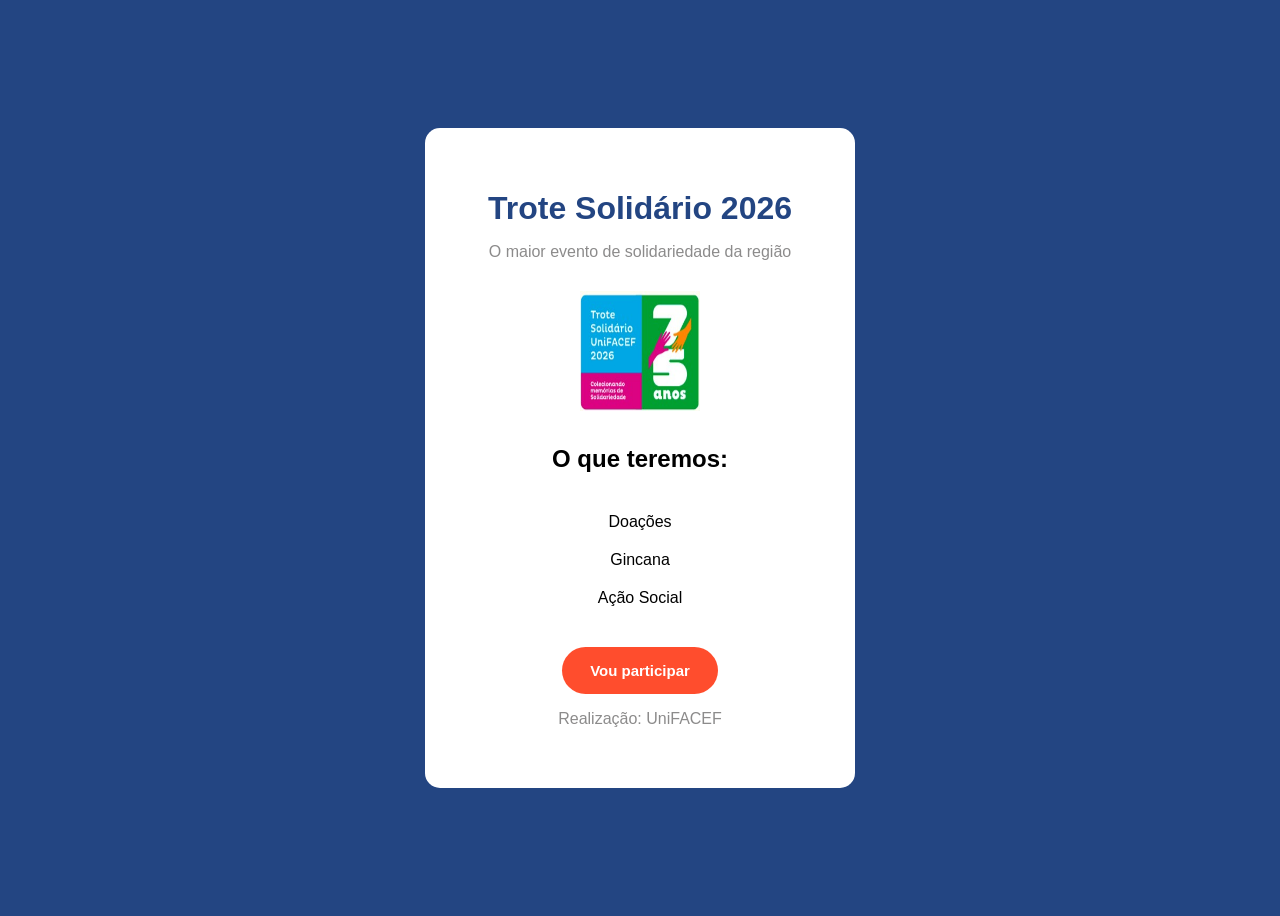
==== index.html @ 32cec0c5 "Trote Solidário" ====
<!DOCTYPE html>
<html lang="pt-br">

<head>
    <link rel="stylesheet" href="styles.css">
    <meta charset="UTF-8">
    <title>Trote Solidário 2026</title>
</head>

<body>
    <div class="card">
        <h1>Trote Solidário 2026</h1>
        <p class="texto"> O maior evento de solidariedade da região </p>
        <img src="imagem.jpeg" alt="Logo Trote Solidário" class="imagem">
        <h2> O que teremos: </h2>

        <ul class="lista">
            <li>Doações</li>
            <li>Gincana</li>
            <li>Ação Social</li>
        </ul>

        <button>
            Vou participar
        </button>

        <p class="texto"> Realização: UniFACEF</p>

    </div>

</body>

</html>
---- styles.css ----
body {
    background-color: #234582;
    display: flex;
    justify-content: center;
    align-items: center;
    height: 100vh;
    font-family: Arial, Helvetica, sans-serif;
    flex-direction: column;
}

.card {
    background-color: #fff;
    border-radius: 15px;
    padding: 40px;
    text-align: center;
    width: 350px;
}

h1 {
    color: #234582;
    margin-bottom: 10px;
}

.texto {
    color: #8c8b8b;
    margin-bottom: 20px;
}

.imagem {
    width: 120px;
    height: 120px;
    margin: 10px;
}

h2{
    margin-bottom: 40px;
}

.lista {
    list-style: none;
    padding: 0;
    margin: 20px 0;
}

.lista li {
    margin: 20px 0;
}

button{
    background-color: #ff4d2d;
    color: #fff;
    border: none;
    border-radius: 25px;
    padding: 15px 28px;
    cursor: pointer;
    font-weight: bold;
    font-size: 15px;
    margin-top: 20px;
}
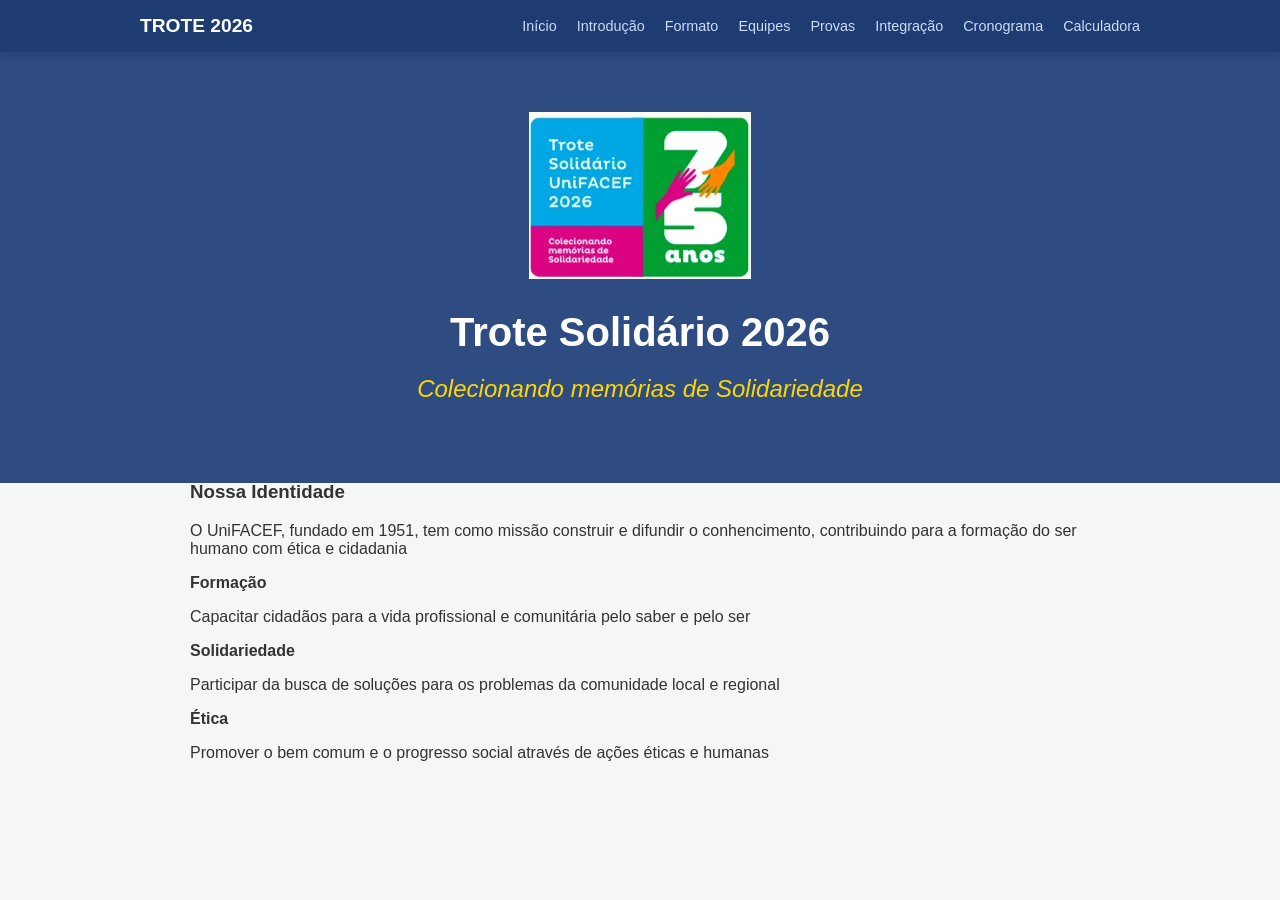
==== commit 214def27: "Página inicial" ====
--- a/index.html
+++ b/index.html
@@ -2,31 +2,61 @@
 <html lang="pt-br">
 
 <head>
+    <meta charset="UTF-8">
+    <title>Trote Solidário</title>
     <link rel="stylesheet" href="styles.css">
-    <meta charset="UTF-8">
-    <title>Trote Solidário 2026</title>
+
 </head>
 
 <body>
-    <div class="card">
-        <h1>Trote Solidário 2026</h1>
-        <p class="texto"> O maior evento de solidariedade da região </p>
-        <img src="imagem.jpeg" alt="Logo Trote Solidário" class="imagem">
-        <h2> O que teremos: </h2>
+    <nav class="menu"> <!-- Menu de navegação -->
+        <div class="menu-container">
+            <a href="index.html" class="menu-logo">Trote 2026</a>
+            <ul class="lista">
+                <li><a href="index.html">Início</a></li>
+                <li><a href="introducao.html">Introdução</a></li>
+                <li><a href="formato.html">Formato</a></li>
+                <li><a href="equipes.html">Equipes</a></li>
+                <li><a href="provas.html">Provas</a></li>
+                <li><a href="integracao.html">Integração</a></li>
+                <li><a href="cronograma.html"> Cronograma</a></li>
+                <li><a href="calculadora.html">Calculadora</a></li>
 
-        <ul class="lista">
-            <li>Doações</li>
-            <li>Gincana</li>
-            <li>Ação Social</li>
-        </ul>
+            </ul>
+        </div>
 
-        <button>
-            Vou participar
-        </button>
+    </nav>
+    <header class="cabecalho">
+        <div class="cabecalho-container">
+            <img src="trote.jpeg" alt="UniFACEF" class="cabecalho-logo"/>
+            <h1> Trote Solidário 2026</h1>
+            <h2> Colecionando memórias de Solidariedade</h2>
+        </div>
 
-        <p class="texto"> Realização: UniFACEF</p>
+    </header>
+    <main class="principal">
+        <section class="missao-valores">
+            <h3> Nossa Identidade </h3>
+            <p> O UniFACEF, fundado em 1951, tem como missão construir e difundir o conhencimento, contribuindo para a formação do ser humano com ética e cidadania</p>
+            <div class="pilares-container">
+                <div class="pilar">
+                    <strong> Formação </strong>
+                    <p> Capacitar cidadãos para a vida profissional e comunitária pelo saber e pelo ser </p>
+                </div>
+                <div class="pilar">
+                    <strong> Solidariedade </strong>
+                    <p> Participar da busca de soluções para os problemas da comunidade local e regional </p>
+                </div>
+                <div class="pilar">
+                    <strong> Ética  </strong>
+                    <p> Promover o bem comum e o progresso social através de ações éticas e humanas </p>
+                </div>
+            </div>
+        </section>
+        <section>
 
-    </div>
+        </section>
+    </main>
 
 </body>
 
--- a/styles.css
+++ b/styles.css
@@ -1,59 +1,67 @@
 body {
-    background-color: #234582;
+    margin: 0;
+    font-family: 'Segoe UI', sans-serif;
+    background-color: #f4f7f6;
+    color: #333;
+}
+.menu{
+    background-color: #1e3c72;
+    padding: 15px 0;
+    position: sticky; /* menu sempre no topo  */
+    top: 0; /* posição 0 - posição acima */
+    z-index: 1000; /* fica sempre por cima dos outros conteúdos */
+    box-shadow: 0 2px 10px rgba(0,0,0,0.2); /* caixa com sombra */
+}
+.menu-container{
+    max-width: 1000px;
+    margin: 0 auto;
     display: flex;
-    justify-content: center;
+    justify-content: space-between;
     align-items: center;
-    height: 100vh;
-    font-family: Arial, Helvetica, sans-serif;
-    flex-direction: column;
+    padding: 0 20px;
 }
-
-.card {
-    background-color: #fff;
-    border-radius: 15px;
-    padding: 40px;
+.menu-logo{
+    color: white;
+    text-decoration: none;
+    font-weight: bold;
+    font-size: 1.2rem;
+    text-transform: uppercase;
+}
+.lista{
+    list-style: none;
+    display: flex;
+    gap: 20px;
+    margin: 0;
+    padding: 0;
+}
+.lista a{
+    color: #CBDCF7;
+    text-decoration: none;
+    font-size: 0.9rem;
+    font-weight: 500;
+    transition: color 0.3s;
+}
+.lista a:hover {
+    color: #ffffff;
+}
+.cabecalho{
+    background-color: #2e4c82;
+    color: white;
+    padding: 60px 20px;
     text-align: center;
-    width: 350px;
 }
-
-h1 {
-    color: #234582;
-    margin-bottom: 10px;
+.cabecalho h1{
+    font-size: 2.5rem;
+    margin-bottom: 5px;
 }
-
-.texto {
-    color: #8c8b8b;
-    margin-bottom: 20px;
+.cabecalho h2{
+    font-weight: 300;
+    font-style: italic;
+    color: #ffd700;
 }
-
-.imagem {
-    width: 120px;
-    height: 120px;
-    margin: 10px;
-}
-
-h2{
-    margin-bottom: 40px;
-}
-
-.lista {
-    list-style: none;
-    padding: 0;
-    margin: 20px 0;
-}
-
-.lista li {
-    margin: 20px 0;
-}
-
-button{
-    background-color: #ff4d2d;
-    color: #fff;
-    border: none;
-    border-radius: 25px;
-    padding: 15px 28px;
-    cursor: pointer;
-    font-weight: bold;
-    font-size: 15px;
-    margin-top: 20px;
+.principal{
+    max-width: 900px;
+    margin: -40px auto 40px;
+    padding: 20px;
+    
 }
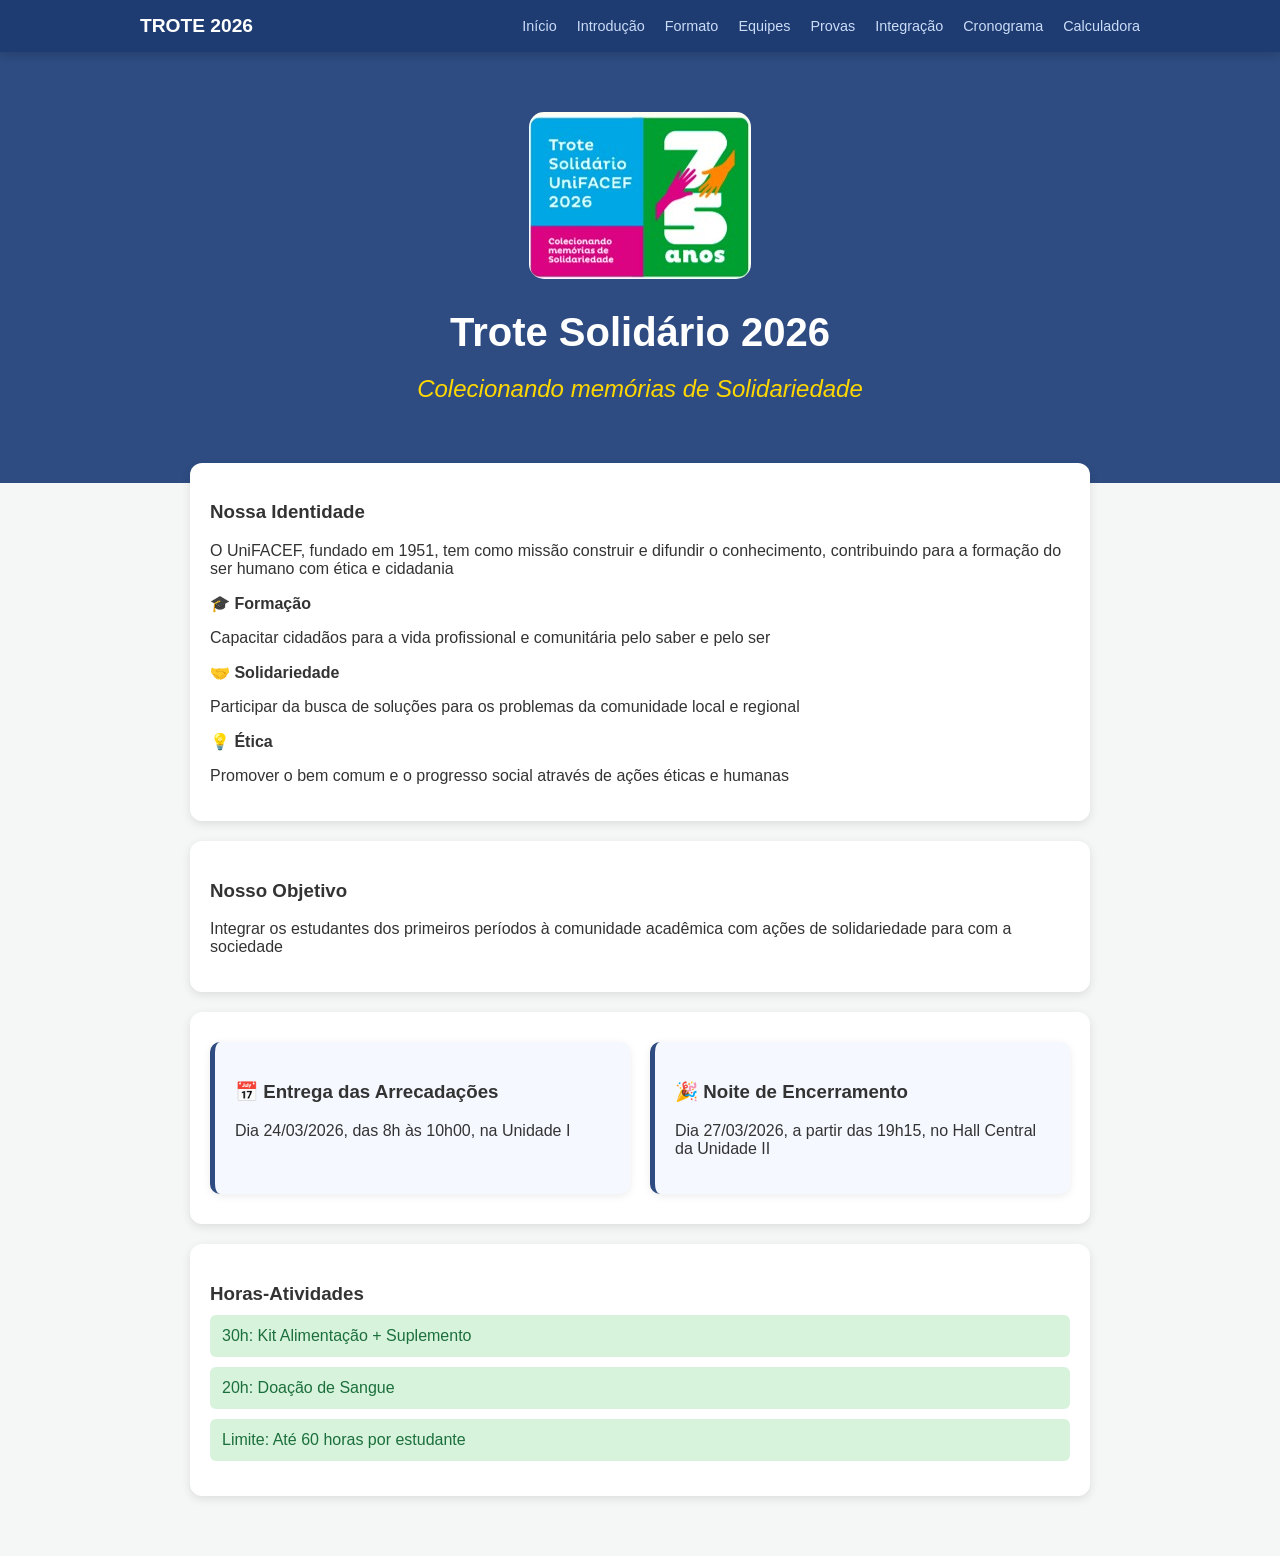
==== commit 550993c5: "Finalizando página inicial" ====
--- a/index.html
+++ b/index.html
@@ -37,24 +37,43 @@
     <main class="principal">
         <section class="missao-valores">
             <h3> Nossa Identidade </h3>
-            <p> O UniFACEF, fundado em 1951, tem como missão construir e difundir o conhencimento, contribuindo para a formação do ser humano com ética e cidadania</p>
+            <p> O UniFACEF, fundado em 1951, tem como missão construir e difundir o conhecimento, contribuindo para a formação do ser humano com ética e cidadania</p>
             <div class="pilares-container">
                 <div class="pilar">
-                    <strong> Formação </strong>
+                    <strong> 🎓 Formação </strong>
                     <p> Capacitar cidadãos para a vida profissional e comunitária pelo saber e pelo ser </p>
                 </div>
                 <div class="pilar">
-                    <strong> Solidariedade </strong>
+                    <strong> 🤝 Solidariedade </strong>
                     <p> Participar da busca de soluções para os problemas da comunidade local e regional </p>
                 </div>
                 <div class="pilar">
-                    <strong> Ética  </strong>
+                    <strong> 💡 Ética  </strong>
                     <p> Promover o bem comum e o progresso social através de ações éticas e humanas </p>
                 </div>
             </div>
         </section>
-        <section>
-
+        <section class="missao-valores">
+            <h3> Nosso Objetivo </h3>
+            <p> Integrar os estudantes dos primeiros períodos à comunidade acadêmica com ações de solidariedade para com a sociedade </p>
+        </section>
+        <section class="missao-valores">
+            <section class="objetivos">
+                <div class="card">
+                    <h3>📅 Entrega das Arrecadações</h3>
+                    <p>Dia 24/03/2026, das 8h às 10h00, na Unidade I</p>
+                </div>
+                <div class="card">
+                    <h3>🎉 Noite de Encerramento</h3>
+                    <p>Dia 27/03/2026, a partir das 19h15, no Hall Central da Unidade II</p>
+                </div>
+            </section>
+        </section>
+        <section class="horas-atividades">
+            <h3> Horas-Atividades </h3>
+            <div class="atividade">30h: Kit Alimentação + Suplemento</div>
+            <div class="atividade">20h: Doação de Sangue</div>
+            <div class="atividade">Limite: Até 60 horas por estudante</div>
         </section>
     </main>
 
--- a/styles.css
+++ b/styles.css
@@ -4,15 +4,21 @@
     background-color: #f4f7f6;
     color: #333;
 }
-.menu{
+
+.menu {
     background-color: #1e3c72;
     padding: 15px 0;
-    position: sticky; /* menu sempre no topo  */
-    top: 0; /* posição 0 - posição acima */
-    z-index: 1000; /* fica sempre por cima dos outros conteúdos */
-    box-shadow: 0 2px 10px rgba(0,0,0,0.2); /* caixa com sombra */
+    position: sticky;
+    /* menu sempre no topo  */
+    top: 0;
+    /* posição 0 - posição acima */
+    z-index: 1000;
+    /* fica sempre por cima dos outros conteúdos */
+    box-shadow: 0 2px 10px rgba(0, 0, 0, 0.2);
+    /* caixa com sombra */
 }
-.menu-container{
+
+.menu-container {
     max-width: 1000px;
     margin: 0 auto;
     display: flex;
@@ -20,48 +26,102 @@
     align-items: center;
     padding: 0 20px;
 }
-.menu-logo{
+
+.menu-logo {
     color: white;
     text-decoration: none;
     font-weight: bold;
     font-size: 1.2rem;
     text-transform: uppercase;
 }
-.lista{
+
+.lista {
     list-style: none;
     display: flex;
     gap: 20px;
     margin: 0;
     padding: 0;
 }
-.lista a{
+
+.lista a {
     color: #CBDCF7;
     text-decoration: none;
     font-size: 0.9rem;
     font-weight: 500;
     transition: color 0.3s;
 }
+
 .lista a:hover {
     color: #ffffff;
 }
-.cabecalho{
+
+.cabecalho {
     background-color: #2e4c82;
     color: white;
     padding: 60px 20px;
     text-align: center;
 }
-.cabecalho h1{
+
+.cabecalho-logo{
+    border-radius: 15px;
+}
+
+.cabecalho h1 {
     font-size: 2.5rem;
     margin-bottom: 5px;
 }
-.cabecalho h2{
+
+.cabecalho h2 {
     font-weight: 300;
     font-style: italic;
     color: #ffd700;
 }
-.principal{
+
+.principal {
     max-width: 900px;
     margin: -40px auto 40px;
     padding: 20px;
-    
-}+}
+
+.missao-valores {
+    background-color: #ffffff;
+    padding: 20px;
+    border-radius: 12px;
+    box-shadow: 0 3px 10px rgba(0, 0, 0, 0.1);
+    margin-bottom: 20px;
+}
+
+.objetivos {
+    display: flex;
+    gap: 20px;
+    margin: 10px 0;
+}
+
+.card {
+    background-color: #f5f8ff;
+    padding: 20px;
+    border-radius: 10px;
+    border-left: 5px solid #2e4c82;
+    box-shadow: 0 2px 8px rgba(0,0,0,0.08);
+    flex: 1;
+}
+.horas-atividades {
+    background-color: white;
+    padding: 20px;
+    border-radius: 12px;
+    box-shadow: 0 3px 10px rgba(0,0,0,0.1);
+    padding-bottom: 35px;
+}
+
+.horas-atividades h3{
+    margin-bottom: 10px;
+}
+
+.atividade {
+    background-color: #d8f3dc;
+    color: #1b6f3c;
+    padding: 12px;
+    border-radius: 6px;
+    margin-top: 10px;
+    font-weight: 500;
+}
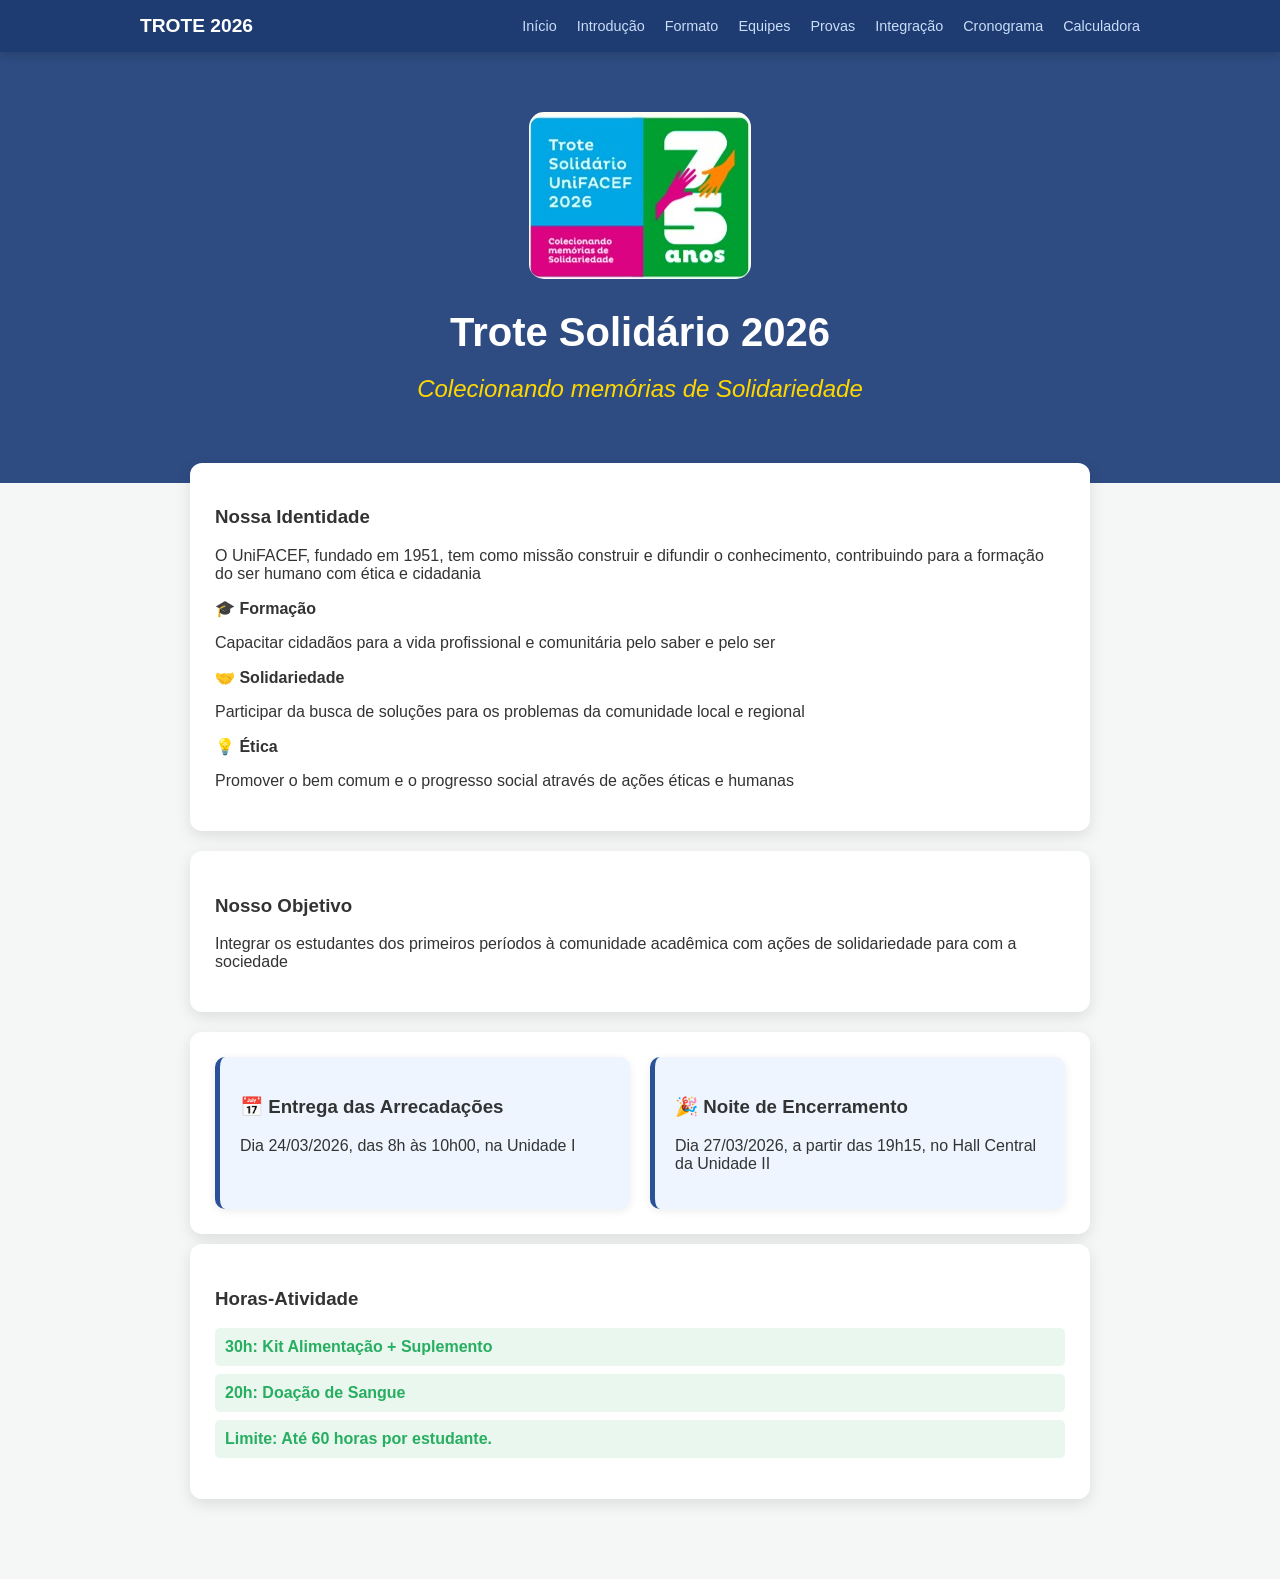
==== commit 0a9357de: "introduçao e  styles" ====
--- a/index.html
+++ b/index.html
@@ -35,7 +35,7 @@
 
     </header>
     <main class="principal">
-        <section class="missao-valores">
+        <section>
             <h3> Nossa Identidade </h3>
             <p> O UniFACEF, fundado em 1951, tem como missão construir e difundir o conhecimento, contribuindo para a formação do ser humano com ética e cidadania</p>
             <div class="pilares-container">
@@ -53,27 +53,29 @@
                 </div>
             </div>
         </section>
-        <section class="missao-valores">
+        <section>
             <h3> Nosso Objetivo </h3>
             <p> Integrar os estudantes dos primeiros períodos à comunidade acadêmica com ações de solidariedade para com a sociedade </p>
         </section>
-        <section class="missao-valores">
-            <section class="objetivos">
-                <div class="card">
-                    <h3>📅 Entrega das Arrecadações</h3>
-                    <p>Dia 24/03/2026, das 8h às 10h00, na Unidade I</p>
-                </div>
-                <div class="card">
-                    <h3>🎉 Noite de Encerramento</h3>
-                    <p>Dia 27/03/2026, a partir das 19h15, no Hall Central da Unidade II</p>
-                </div>
+        
+        <section class="importante">
+            <div class="card-meta">
+                <h3>📅 Entrega das Arrecadações</h3>
+                <p>Dia 24/03/2026, das 8h às 10h00, na Unidade I</p>
+            </div>
+            <div class="card-meta">
+                <h3>🎉 Noite de Encerramento</h3>
+                <p>Dia 27/03/2026, a partir das 19h15, no Hall Central da Unidade II</p>
+            </div>
             </section>
-        </section>
-        <section class="horas-atividades">
-            <h3> Horas-Atividades </h3>
-            <div class="atividade">30h: Kit Alimentação + Suplemento</div>
-            <div class="atividade">20h: Doação de Sangue</div>
-            <div class="atividade">Limite: Até 60 horas por estudante</div>
+      
+        <section class="recompensas">
+            <h3> Horas-Atividade </h3>
+                <ul>
+                    <li> <strong> 30h: </strong> Kit Alimentação + Suplemento </li> 
+                    <li> <strong> 20h: </strong>  Doação de Sangue </li> 
+                    <li> <strong> Limite:  </strong>  Até 60 horas por estudante. </li> 
+                </ul> 
         </section>
     </main>
 
--- a/styles.css
+++ b/styles.css
@@ -83,45 +83,37 @@
     padding: 20px;
 }
 
-.missao-valores {
+section {
     background-color: #ffffff;
-    padding: 20px;
+    padding: 25px;
     border-radius: 12px;
-    box-shadow: 0 3px 10px rgba(0, 0, 0, 0.1);
+    box-shadow: 0 5px 15px rgba(0, 0, 0, 0.1);
     margin-bottom: 20px;
 }
 
-.objetivos {
+.importante {
     display: flex;
     gap: 20px;
     margin: 10px 0;
 }
 
-.card {
-    background-color: #f5f8ff;
+.card-meta {
+    background-color: #eef5ff;
     padding: 20px;
     border-radius: 10px;
-    border-left: 5px solid #2e4c82;
+    border-left: 5px solid #2a5298;
     box-shadow: 0 2px 8px rgba(0,0,0,0.08);
     flex: 1;
 }
-.horas-atividades {
-    background-color: white;
-    padding: 20px;
-    border-radius: 12px;
-    box-shadow: 0 3px 10px rgba(0,0,0,0.1);
-    padding-bottom: 35px;
+.recompensas ul {
+    list-style: none;
+    padding: 0;
 }
-
-.horas-atividades h3{
-    margin-bottom: 10px;
-}
-
-.atividade {
-    background-color: #d8f3dc;
-    color: #1b6f3c;
-    padding: 12px;
-    border-radius: 6px;
-    margin-top: 10px;
-    font-weight: 500;
-}
+.recompensas li {
+    background: #e9f7ef; 
+    margin: 8px 0; 
+    padding: 10px;
+    border-radius: 5px; 
+    color: #27ae60; 
+    font-weight: bold;
+}
